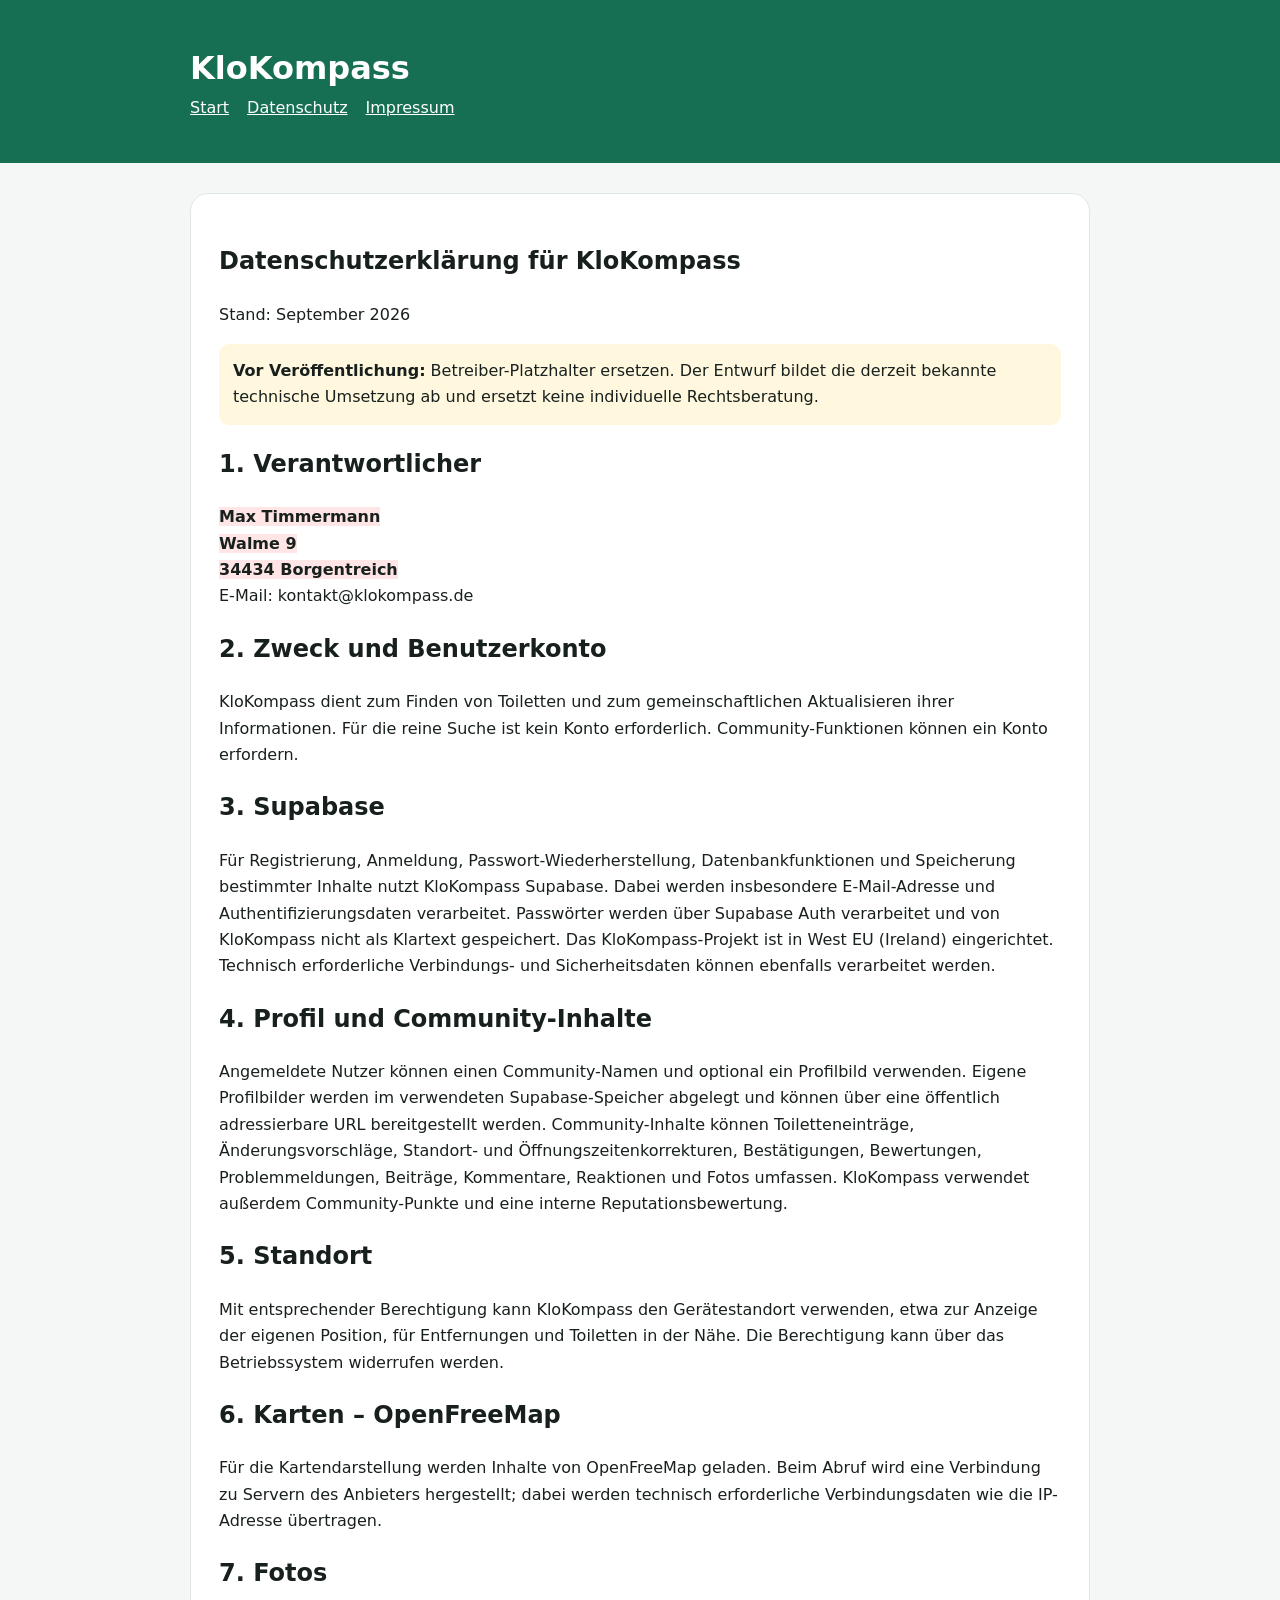
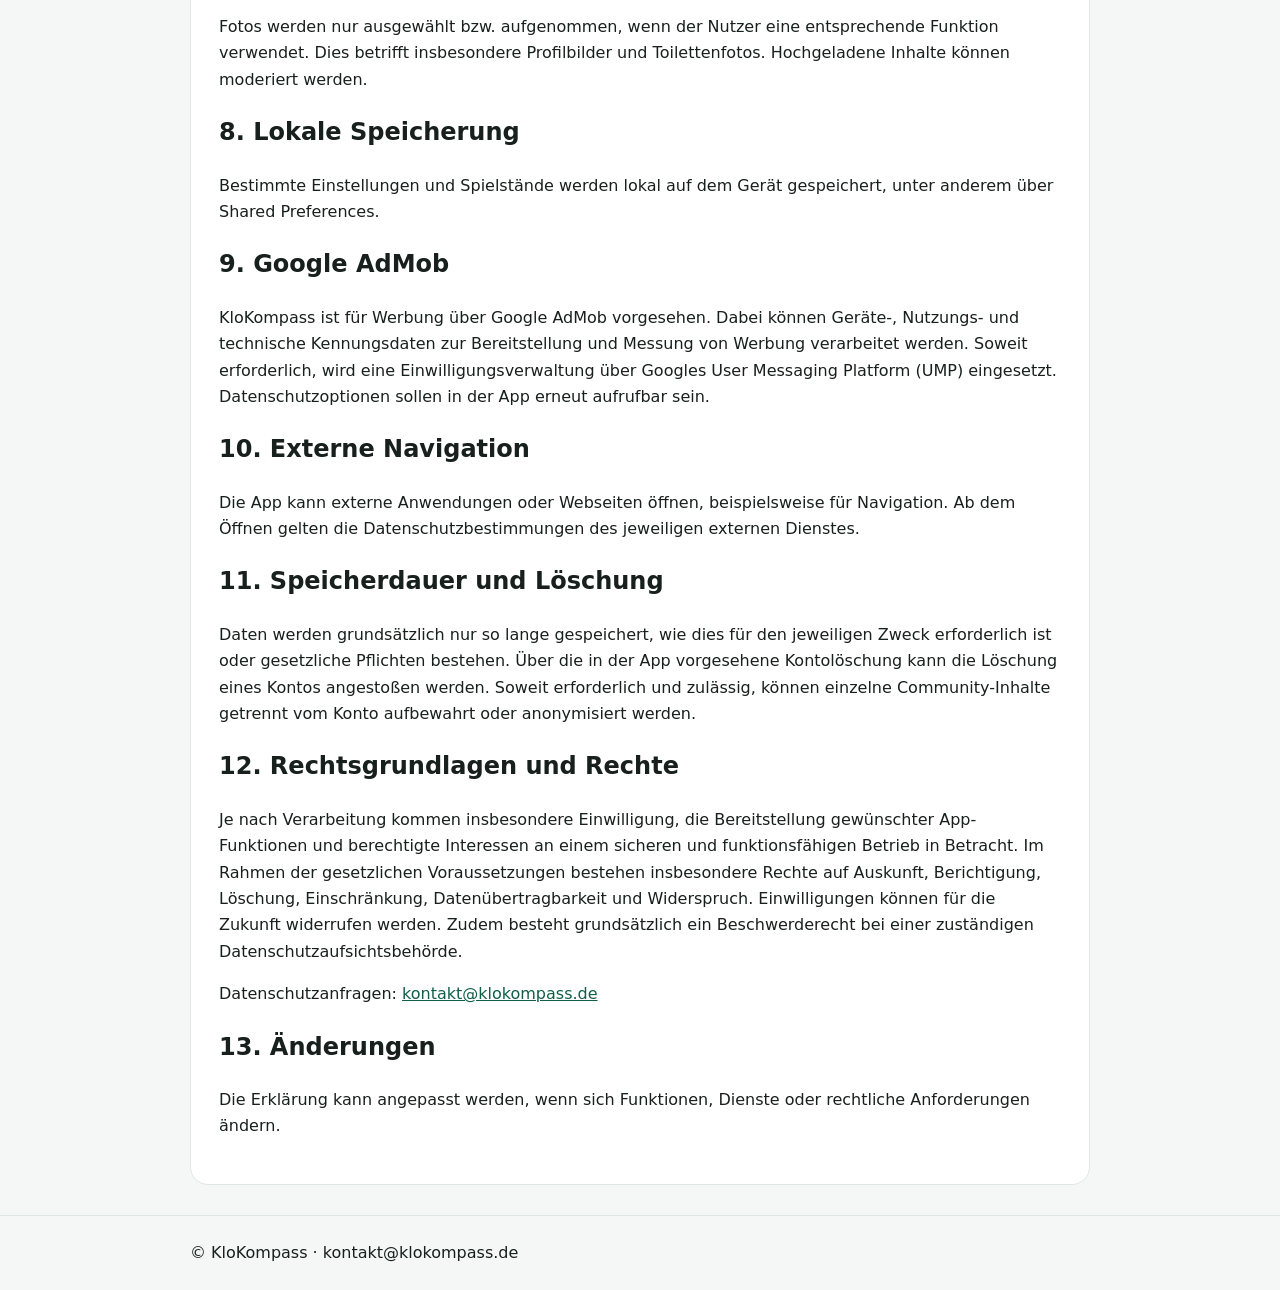
==== datenschutz.html @ d8fafed2 "Add files via upload KloKompass Website hinzufügen" ====
<!doctype html><html lang="de"><head><meta charset="utf-8"><meta name="viewport" content="width=device-width,initial-scale=1"><title>Datenschutzerklärung – KloKompass</title><link rel="stylesheet" href="style.css"></head><body><header><div class="wrap"><div class="brand">KloKompass</div><nav><a href="index.html">Start</a><a href="datenschutz.html">Datenschutz</a><a href="impressum.html">Impressum</a></nav></div></header><main class="wrap"><article class="card"><h1>Datenschutzerklärung für KloKompass</h1><p>Stand: September 2026</p><div class="notice"><b>Vor Veröffentlichung:</b> Betreiber-Platzhalter ersetzen. Der Entwurf bildet die derzeit bekannte technische Umsetzung ab und ersetzt keine individuelle Rechtsberatung.</div>
<h2>1. Verantwortlicher</h2><p><span class="placeholder">Max Timmermann</span><br><span class="placeholder">Walme 9</span><br><span class="placeholder">34434 Borgentreich</span><br>E-Mail: kontakt@klokompass.de</p>
<h2>2. Zweck und Benutzerkonto</h2><p>KloKompass dient zum Finden von Toiletten und zum gemeinschaftlichen Aktualisieren ihrer Informationen. Für die reine Suche ist kein Konto erforderlich. Community-Funktionen können ein Konto erfordern.</p>
<h2>3. Supabase</h2><p>Für Registrierung, Anmeldung, Passwort-Wiederherstellung, Datenbankfunktionen und Speicherung bestimmter Inhalte nutzt KloKompass Supabase. Dabei werden insbesondere E-Mail-Adresse und Authentifizierungsdaten verarbeitet. Passwörter werden über Supabase Auth verarbeitet und von KloKompass nicht als Klartext gespeichert. Das KloKompass-Projekt ist in West EU (Ireland) eingerichtet. Technisch erforderliche Verbindungs- und Sicherheitsdaten können ebenfalls verarbeitet werden.</p>
<h2>4. Profil und Community-Inhalte</h2><p>Angemeldete Nutzer können einen Community-Namen und optional ein Profilbild verwenden. Eigene Profilbilder werden im verwendeten Supabase-Speicher abgelegt und können über eine öffentlich adressierbare URL bereitgestellt werden. Community-Inhalte können Toiletteneinträge, Änderungsvorschläge, Standort- und Öffnungszeitenkorrekturen, Bestätigungen, Bewertungen, Problemmeldungen, Beiträge, Kommentare, Reaktionen und Fotos umfassen. KloKompass verwendet außerdem Community-Punkte und eine interne Reputationsbewertung.</p>
<h2>5. Standort</h2><p>Mit entsprechender Berechtigung kann KloKompass den Gerätestandort verwenden, etwa zur Anzeige der eigenen Position, für Entfernungen und Toiletten in der Nähe. Die Berechtigung kann über das Betriebssystem widerrufen werden.</p>
<h2>6. Karten – OpenFreeMap</h2><p>Für die Kartendarstellung werden Inhalte von OpenFreeMap geladen. Beim Abruf wird eine Verbindung zu Servern des Anbieters hergestellt; dabei werden technisch erforderliche Verbindungsdaten wie die IP-Adresse übertragen.</p>
<h2>7. Fotos</h2><p>Fotos werden nur ausgewählt bzw. aufgenommen, wenn der Nutzer eine entsprechende Funktion verwendet. Dies betrifft insbesondere Profilbilder und Toilettenfotos. Hochgeladene Inhalte können moderiert werden.</p>
<h2>8. Lokale Speicherung</h2><p>Bestimmte Einstellungen und Spielstände werden lokal auf dem Gerät gespeichert, unter anderem über Shared Preferences.</p>
<h2>9. Google AdMob</h2><p>KloKompass ist für Werbung über Google AdMob vorgesehen. Dabei können Geräte-, Nutzungs- und technische Kennungsdaten zur Bereitstellung und Messung von Werbung verarbeitet werden. Soweit erforderlich, wird eine Einwilligungsverwaltung über Googles User Messaging Platform (UMP) eingesetzt. Datenschutzoptionen sollen in der App erneut aufrufbar sein.</p>
<h2>10. Externe Navigation</h2><p>Die App kann externe Anwendungen oder Webseiten öffnen, beispielsweise für Navigation. Ab dem Öffnen gelten die Datenschutzbestimmungen des jeweiligen externen Dienstes.</p>
<h2>11. Speicherdauer und Löschung</h2><p>Daten werden grundsätzlich nur so lange gespeichert, wie dies für den jeweiligen Zweck erforderlich ist oder gesetzliche Pflichten bestehen. Über die in der App vorgesehene Kontolöschung kann die Löschung eines Kontos angestoßen werden. Soweit erforderlich und zulässig, können einzelne Community-Inhalte getrennt vom Konto aufbewahrt oder anonymisiert werden.</p>
<h2>12. Rechtsgrundlagen und Rechte</h2><p>Je nach Verarbeitung kommen insbesondere Einwilligung, die Bereitstellung gewünschter App-Funktionen und berechtigte Interessen an einem sicheren und funktionsfähigen Betrieb in Betracht. Im Rahmen der gesetzlichen Voraussetzungen bestehen insbesondere Rechte auf Auskunft, Berichtigung, Löschung, Einschränkung, Datenübertragbarkeit und Widerspruch. Einwilligungen können für die Zukunft widerrufen werden. Zudem besteht grundsätzlich ein Beschwerderecht bei einer zuständigen Datenschutzaufsichtsbehörde.</p><p>Datenschutzanfragen: <a href="mailto:kontakt@klokompass.de">kontakt@klokompass.de</a></p>
<h2>13. Änderungen</h2><p>Die Erklärung kann angepasst werden, wenn sich Funktionen, Dienste oder rechtliche Anforderungen ändern.</p></article></main><footer><div class="wrap">© KloKompass · kontakt@klokompass.de</div></footer></body></html>
---- style.css ----
body{margin:0;font-family:system-ui,sans-serif;background:#f5f7f6;color:#18201d;line-height:1.65}header{background:#176f53;color:white;padding:42px 20px}.wrap{max-width:900px;margin:auto}.brand{font-size:2rem;font-weight:800}nav{display:flex;gap:18px;flex-wrap:wrap}nav a{color:white}main{padding:30px 20px}.card{background:white;border:1px solid #dfe7e3;border-radius:18px;padding:28px}.notice{background:#fff8df;padding:14px;border-radius:10px}.placeholder{background:#ffe5e5;font-weight:bold}a{color:#0f6046}footer{padding:24px 20px;border-top:1px solid #dfe7e3}
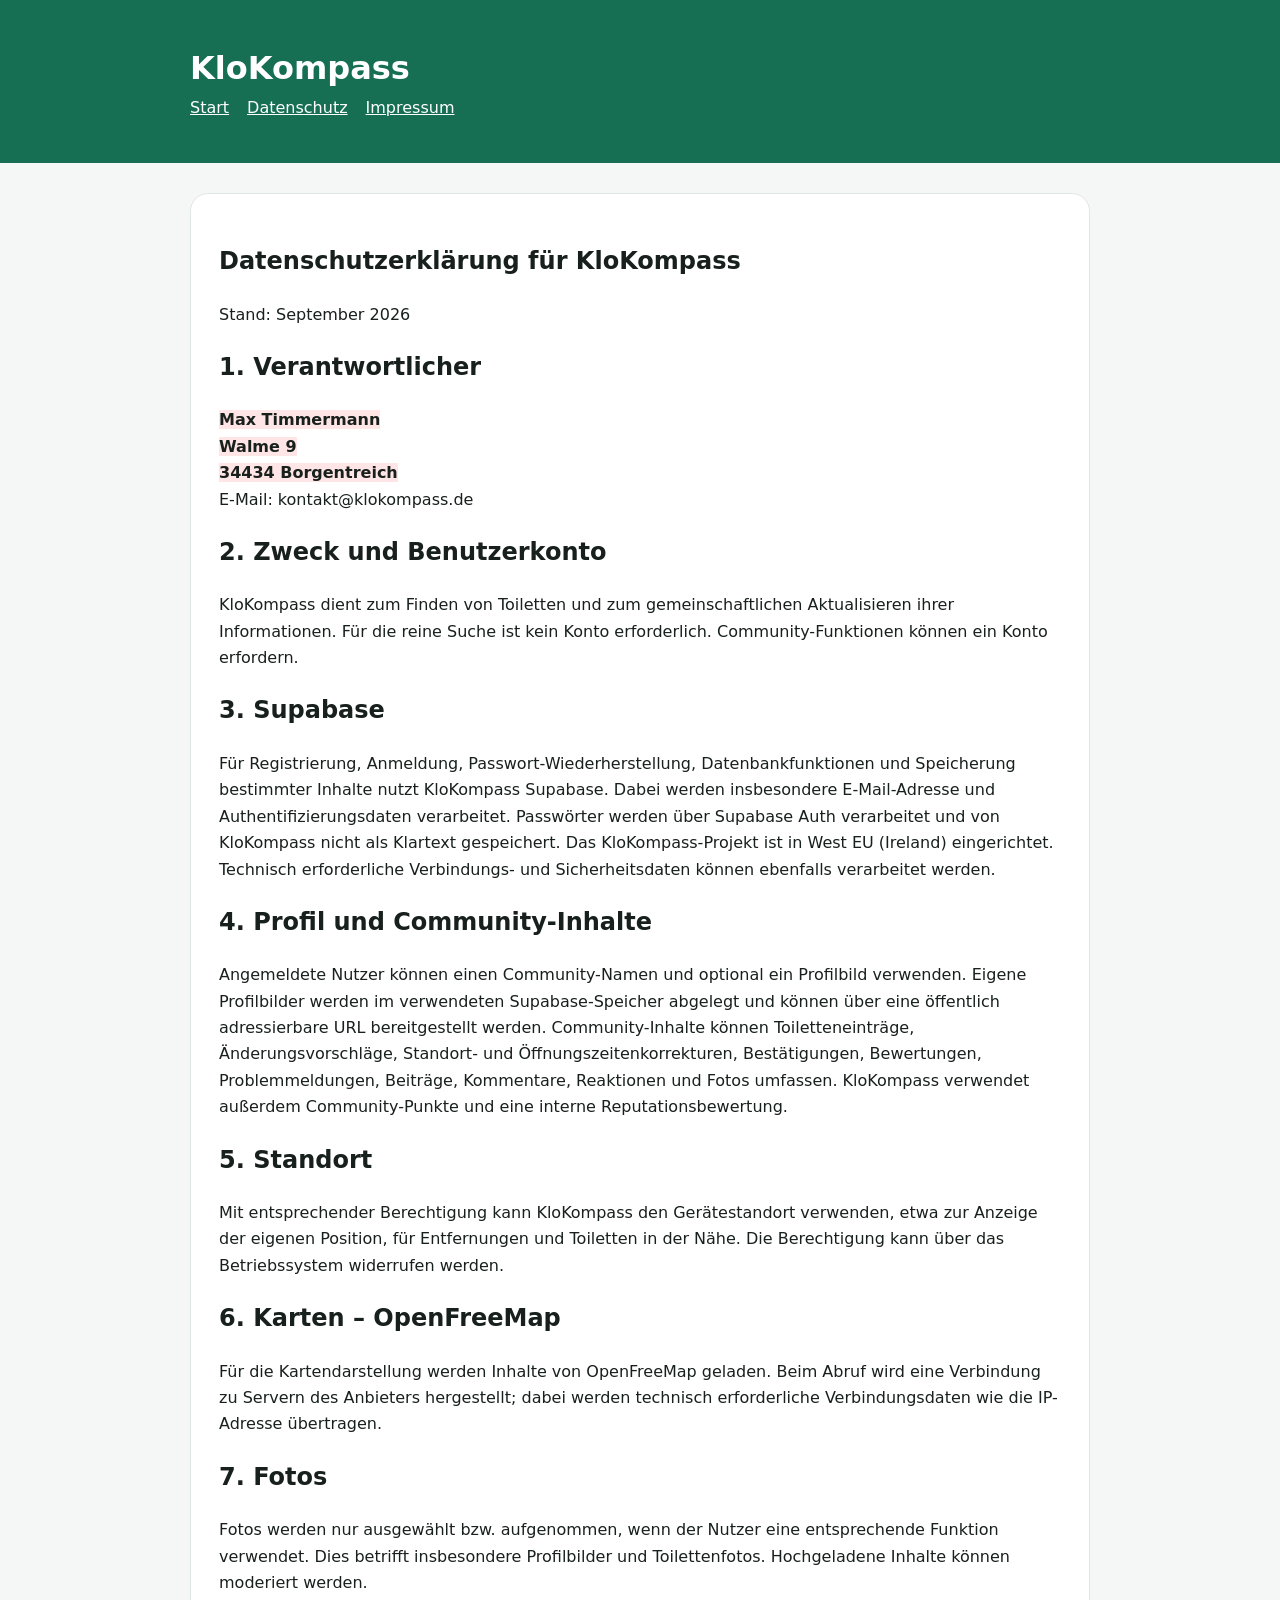
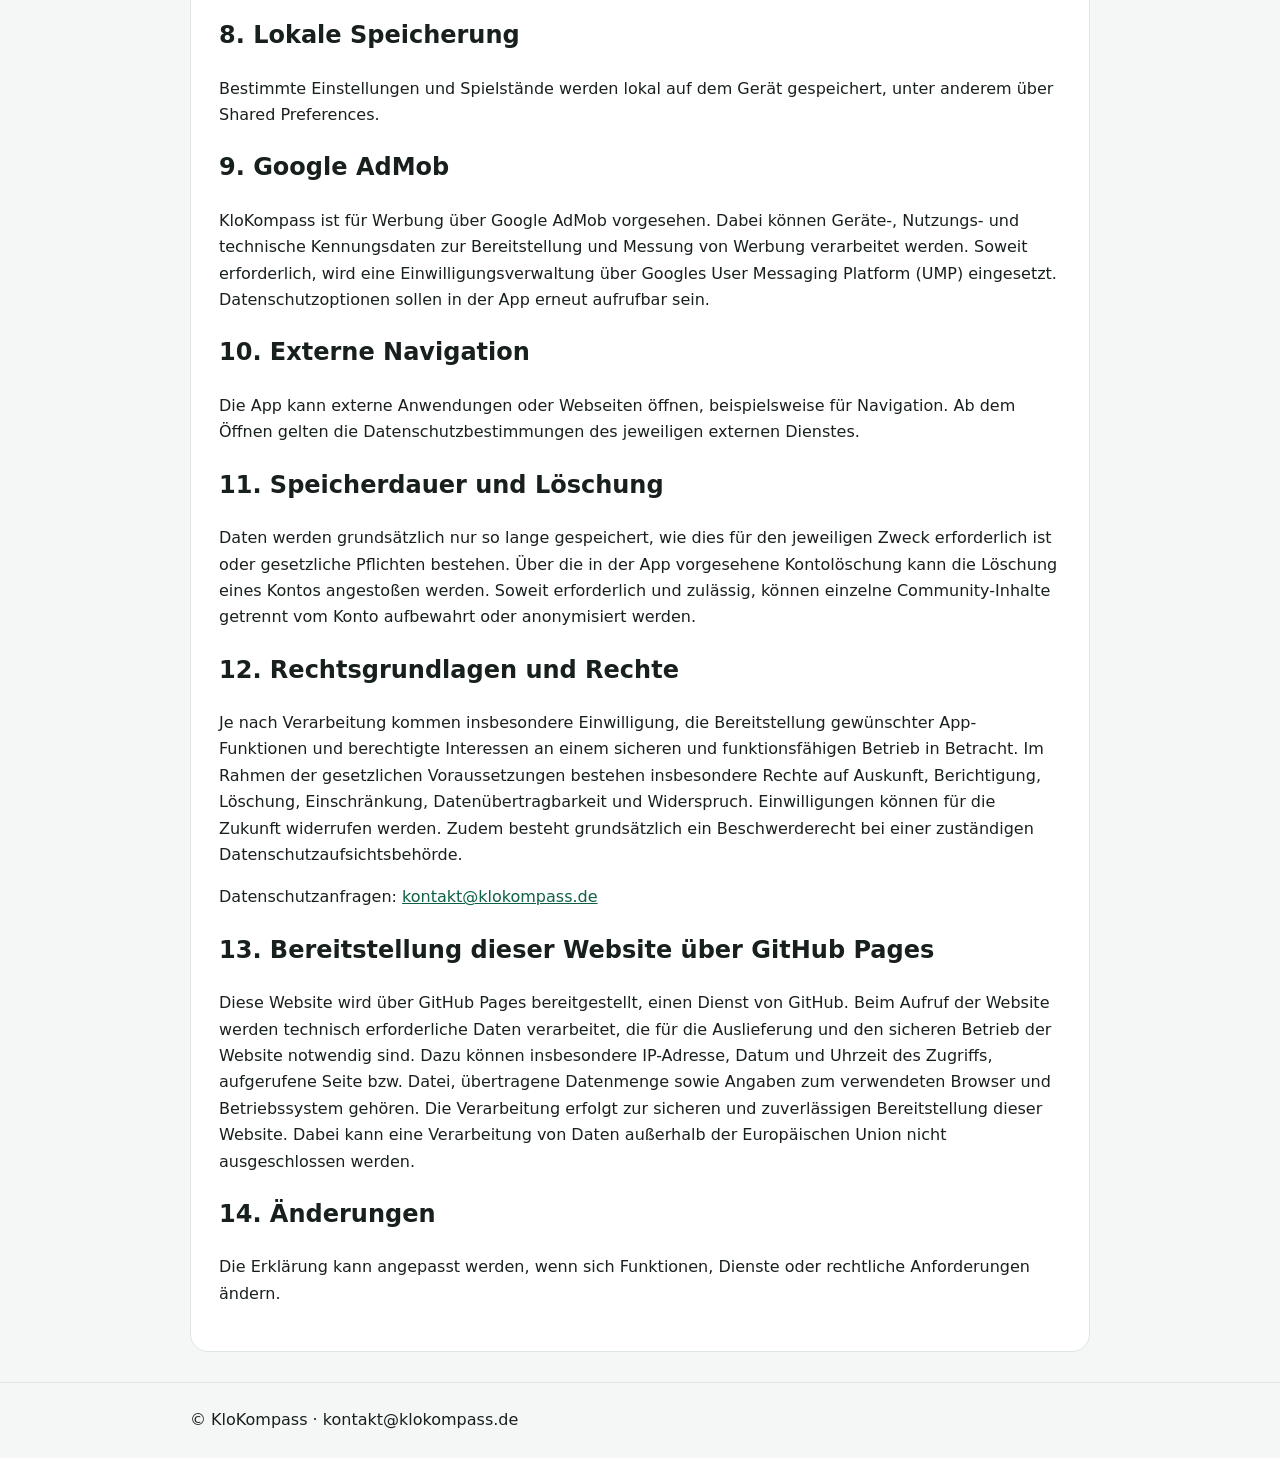
==== commit 12d2795b: "Add files via upload" ====
--- a/datenschutz.html
+++ b/datenschutz.html
@@ -1,5 +1,4 @@
-<!doctype html><html lang="de"><head><meta charset="utf-8"><meta name="viewport" content="width=device-width,initial-scale=1"><title>Datenschutzerklärung – KloKompass</title><link rel="stylesheet" href="style.css"></head><body><header><div class="wrap"><div class="brand">KloKompass</div><nav><a href="index.html">Start</a><a href="datenschutz.html">Datenschutz</a><a href="impressum.html">Impressum</a></nav></div></header><main class="wrap"><article class="card"><h1>Datenschutzerklärung für KloKompass</h1><p>Stand: September 2026</p><div class="notice"><b>Vor Veröffentlichung:</b> Betreiber-Platzhalter ersetzen. Der Entwurf bildet die derzeit bekannte technische Umsetzung ab und ersetzt keine individuelle Rechtsberatung.</div>
-<h2>1. Verantwortlicher</h2><p><span class="placeholder">Max Timmermann</span><br><span class="placeholder">Walme 9</span><br><span class="placeholder">34434 Borgentreich</span><br>E-Mail: kontakt@klokompass.de</p>
+<!doctype html><html lang="de"><head><meta charset="utf-8"><meta name="viewport" content="width=device-width,initial-scale=1"><title>Datenschutzerklärung – KloKompass</title><link rel="stylesheet" href="style.css"></head><body><header><div class="wrap"><div class="brand">KloKompass</div><nav><a href="index.html">Start</a><a href="datenschutz.html">Datenschutz</a><a href="impressum.html">Impressum</a></nav></div></header><main class="wrap"><article class="card"><h1>Datenschutzerklärung für KloKompass</h1><p>Stand: September 2026</p><h2>1. Verantwortlicher</h2><p><span class="placeholder">Max Timmermann</span><br><span class="placeholder">Walme 9</span><br><span class="placeholder">34434 Borgentreich</span><br>E-Mail: kontakt@klokompass.de</p>
 <h2>2. Zweck und Benutzerkonto</h2><p>KloKompass dient zum Finden von Toiletten und zum gemeinschaftlichen Aktualisieren ihrer Informationen. Für die reine Suche ist kein Konto erforderlich. Community-Funktionen können ein Konto erfordern.</p>
 <h2>3. Supabase</h2><p>Für Registrierung, Anmeldung, Passwort-Wiederherstellung, Datenbankfunktionen und Speicherung bestimmter Inhalte nutzt KloKompass Supabase. Dabei werden insbesondere E-Mail-Adresse und Authentifizierungsdaten verarbeitet. Passwörter werden über Supabase Auth verarbeitet und von KloKompass nicht als Klartext gespeichert. Das KloKompass-Projekt ist in West EU (Ireland) eingerichtet. Technisch erforderliche Verbindungs- und Sicherheitsdaten können ebenfalls verarbeitet werden.</p>
 <h2>4. Profil und Community-Inhalte</h2><p>Angemeldete Nutzer können einen Community-Namen und optional ein Profilbild verwenden. Eigene Profilbilder werden im verwendeten Supabase-Speicher abgelegt und können über eine öffentlich adressierbare URL bereitgestellt werden. Community-Inhalte können Toiletteneinträge, Änderungsvorschläge, Standort- und Öffnungszeitenkorrekturen, Bestätigungen, Bewertungen, Problemmeldungen, Beiträge, Kommentare, Reaktionen und Fotos umfassen. KloKompass verwendet außerdem Community-Punkte und eine interne Reputationsbewertung.</p>
@@ -11,4 +10,5 @@
 <h2>10. Externe Navigation</h2><p>Die App kann externe Anwendungen oder Webseiten öffnen, beispielsweise für Navigation. Ab dem Öffnen gelten die Datenschutzbestimmungen des jeweiligen externen Dienstes.</p>
 <h2>11. Speicherdauer und Löschung</h2><p>Daten werden grundsätzlich nur so lange gespeichert, wie dies für den jeweiligen Zweck erforderlich ist oder gesetzliche Pflichten bestehen. Über die in der App vorgesehene Kontolöschung kann die Löschung eines Kontos angestoßen werden. Soweit erforderlich und zulässig, können einzelne Community-Inhalte getrennt vom Konto aufbewahrt oder anonymisiert werden.</p>
 <h2>12. Rechtsgrundlagen und Rechte</h2><p>Je nach Verarbeitung kommen insbesondere Einwilligung, die Bereitstellung gewünschter App-Funktionen und berechtigte Interessen an einem sicheren und funktionsfähigen Betrieb in Betracht. Im Rahmen der gesetzlichen Voraussetzungen bestehen insbesondere Rechte auf Auskunft, Berichtigung, Löschung, Einschränkung, Datenübertragbarkeit und Widerspruch. Einwilligungen können für die Zukunft widerrufen werden. Zudem besteht grundsätzlich ein Beschwerderecht bei einer zuständigen Datenschutzaufsichtsbehörde.</p><p>Datenschutzanfragen: <a href="mailto:kontakt@klokompass.de">kontakt@klokompass.de</a></p>
-<h2>13. Änderungen</h2><p>Die Erklärung kann angepasst werden, wenn sich Funktionen, Dienste oder rechtliche Anforderungen ändern.</p></article></main><footer><div class="wrap">© KloKompass · kontakt@klokompass.de</div></footer></body></html>+<h2>13. Bereitstellung dieser Website über GitHub Pages</h2><p>Diese Website wird über GitHub Pages bereitgestellt, einen Dienst von GitHub. Beim Aufruf der Website werden technisch erforderliche Daten verarbeitet, die für die Auslieferung und den sicheren Betrieb der Website notwendig sind. Dazu können insbesondere IP-Adresse, Datum und Uhrzeit des Zugriffs, aufgerufene Seite bzw. Datei, übertragene Datenmenge sowie Angaben zum verwendeten Browser und Betriebssystem gehören. Die Verarbeitung erfolgt zur sicheren und zuverlässigen Bereitstellung dieser Website. Dabei kann eine Verarbeitung von Daten außerhalb der Europäischen Union nicht ausgeschlossen werden.</p>
+<h2>14. Änderungen</h2><p>Die Erklärung kann angepasst werden, wenn sich Funktionen, Dienste oder rechtliche Anforderungen ändern.</p></article></main><footer><div class="wrap">© KloKompass · kontakt@klokompass.de</div></footer></body></html>
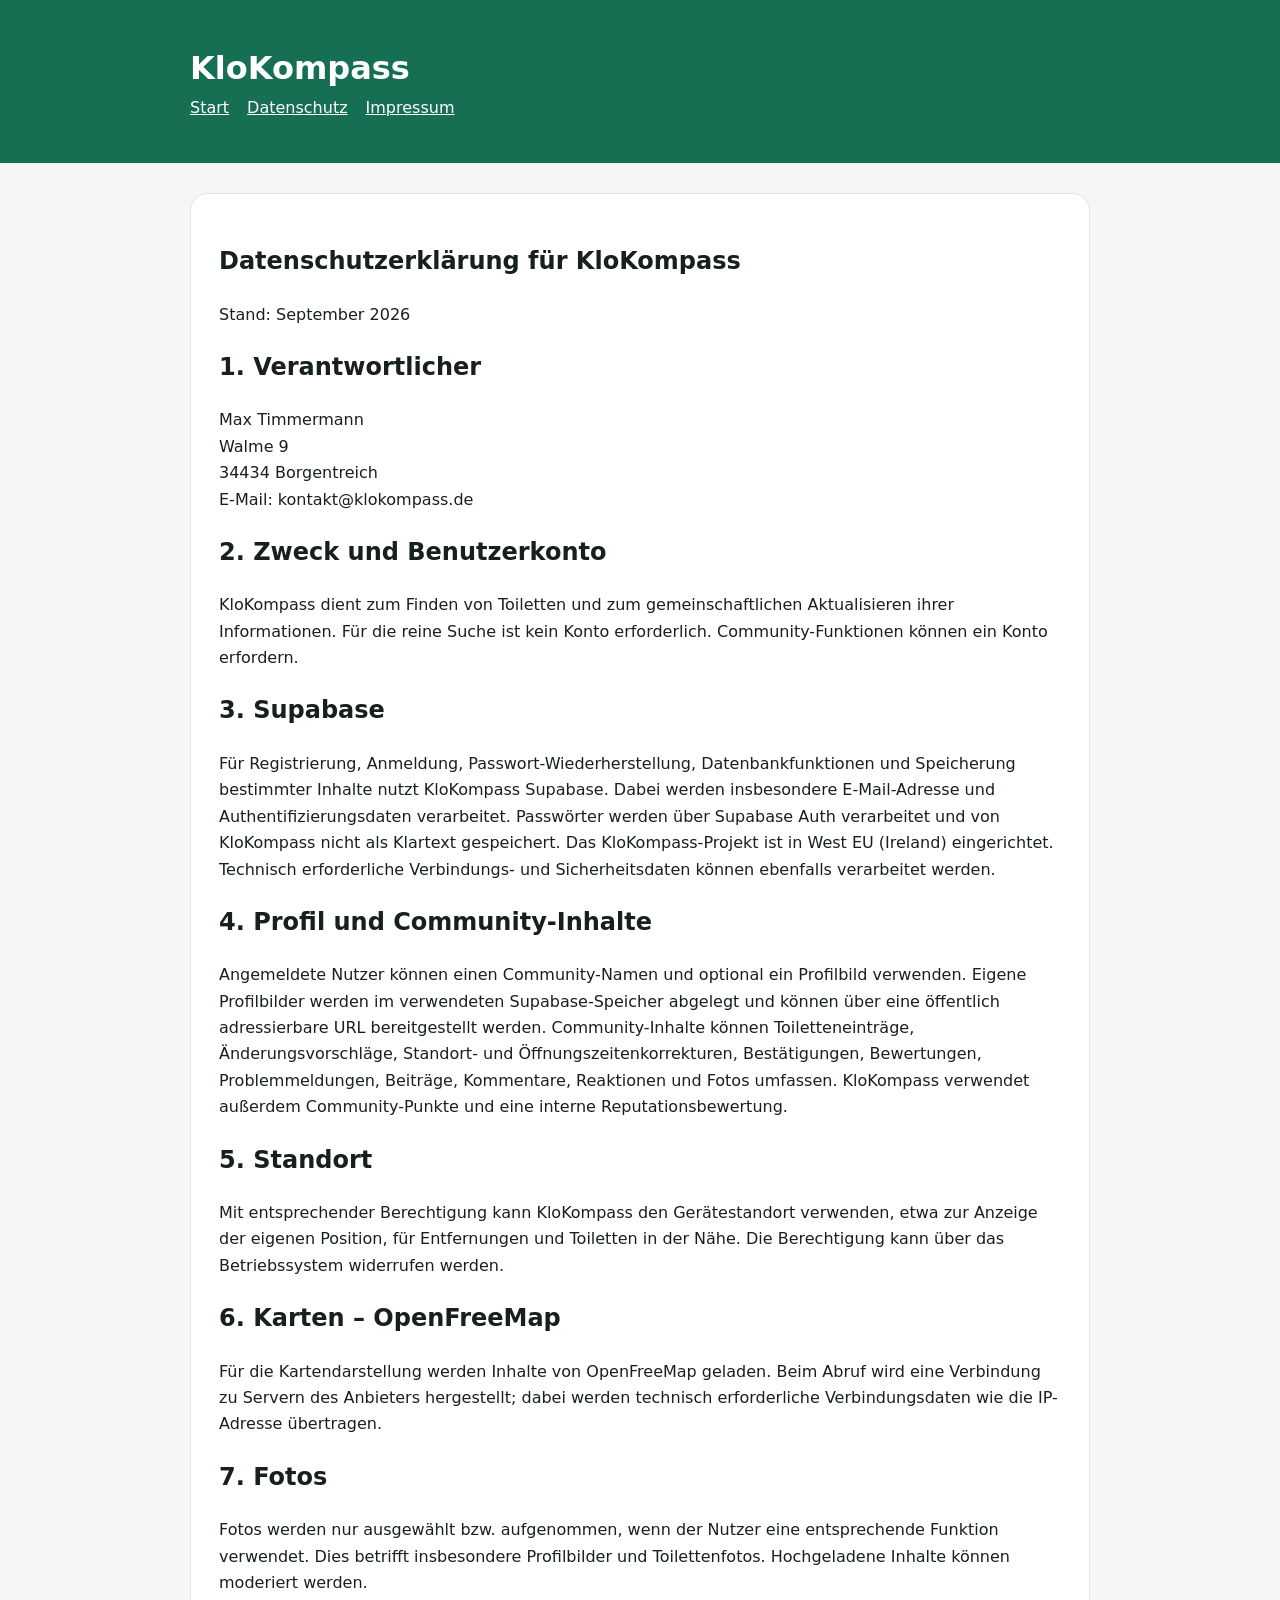
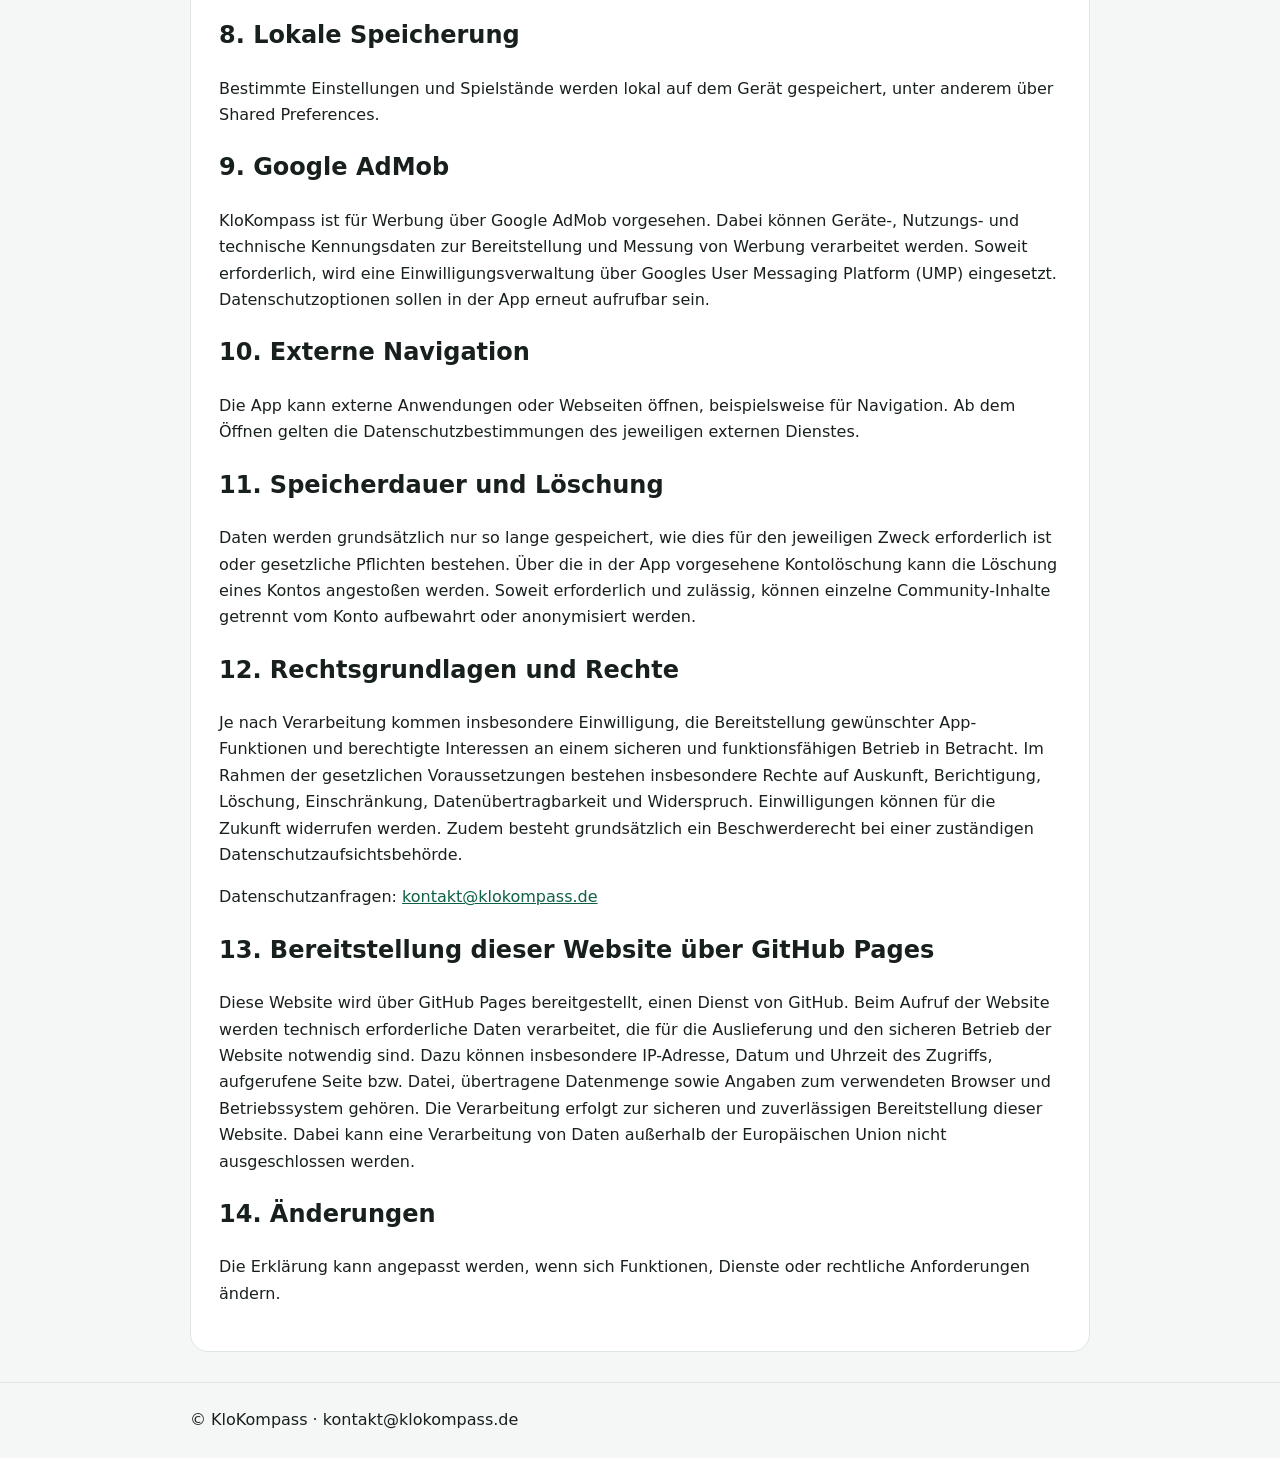
==== commit e622010a: "Add files via upload" ====
--- a/datenschutz.html
+++ b/datenschutz.html
@@ -1,4 +1,4 @@
-<!doctype html><html lang="de"><head><meta charset="utf-8"><meta name="viewport" content="width=device-width,initial-scale=1"><title>Datenschutzerklärung – KloKompass</title><link rel="stylesheet" href="style.css"></head><body><header><div class="wrap"><div class="brand">KloKompass</div><nav><a href="index.html">Start</a><a href="datenschutz.html">Datenschutz</a><a href="impressum.html">Impressum</a></nav></div></header><main class="wrap"><article class="card"><h1>Datenschutzerklärung für KloKompass</h1><p>Stand: September 2026</p><h2>1. Verantwortlicher</h2><p><span class="placeholder">Max Timmermann</span><br><span class="placeholder">Walme 9</span><br><span class="placeholder">34434 Borgentreich</span><br>E-Mail: kontakt@klokompass.de</p>
+<!doctype html><html lang="de"><head><meta charset="utf-8"><meta name="viewport" content="width=device-width,initial-scale=1"><title>Datenschutzerklärung – KloKompass</title><link rel="stylesheet" href="style.css"></head><body><header><div class="wrap"><div class="brand">KloKompass</div><nav><a href="index.html">Start</a><a href="datenschutz.html">Datenschutz</a><a href="impressum.html">Impressum</a></nav></div></header><main class="wrap"><article class="card"><h1>Datenschutzerklärung für KloKompass</h1><p>Stand: September 2026</p><h2>1. Verantwortlicher</h2><p>Max Timmermann<br>Walme 9<br>34434 Borgentreich<br>E-Mail: kontakt@klokompass.de</p>
 <h2>2. Zweck und Benutzerkonto</h2><p>KloKompass dient zum Finden von Toiletten und zum gemeinschaftlichen Aktualisieren ihrer Informationen. Für die reine Suche ist kein Konto erforderlich. Community-Funktionen können ein Konto erfordern.</p>
 <h2>3. Supabase</h2><p>Für Registrierung, Anmeldung, Passwort-Wiederherstellung, Datenbankfunktionen und Speicherung bestimmter Inhalte nutzt KloKompass Supabase. Dabei werden insbesondere E-Mail-Adresse und Authentifizierungsdaten verarbeitet. Passwörter werden über Supabase Auth verarbeitet und von KloKompass nicht als Klartext gespeichert. Das KloKompass-Projekt ist in West EU (Ireland) eingerichtet. Technisch erforderliche Verbindungs- und Sicherheitsdaten können ebenfalls verarbeitet werden.</p>
 <h2>4. Profil und Community-Inhalte</h2><p>Angemeldete Nutzer können einen Community-Namen und optional ein Profilbild verwenden. Eigene Profilbilder werden im verwendeten Supabase-Speicher abgelegt und können über eine öffentlich adressierbare URL bereitgestellt werden. Community-Inhalte können Toiletteneinträge, Änderungsvorschläge, Standort- und Öffnungszeitenkorrekturen, Bestätigungen, Bewertungen, Problemmeldungen, Beiträge, Kommentare, Reaktionen und Fotos umfassen. KloKompass verwendet außerdem Community-Punkte und eine interne Reputationsbewertung.</p>
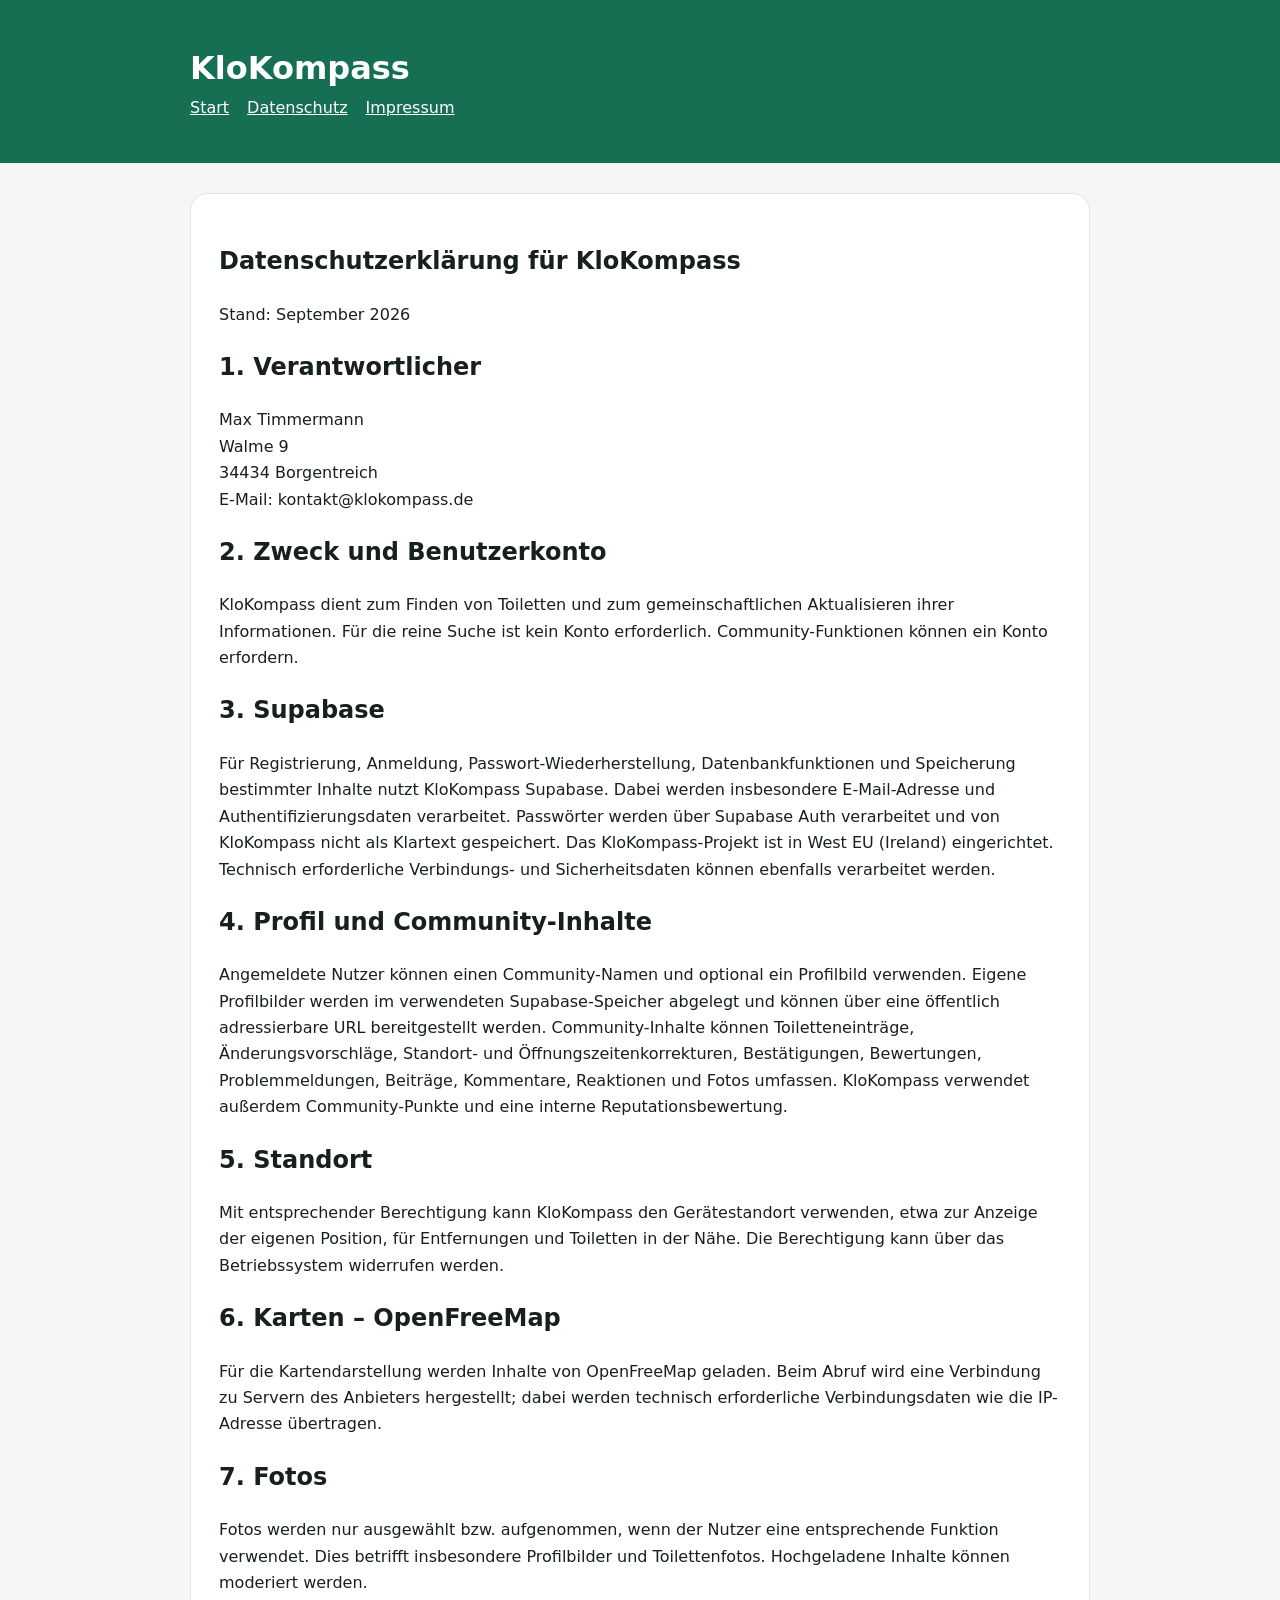
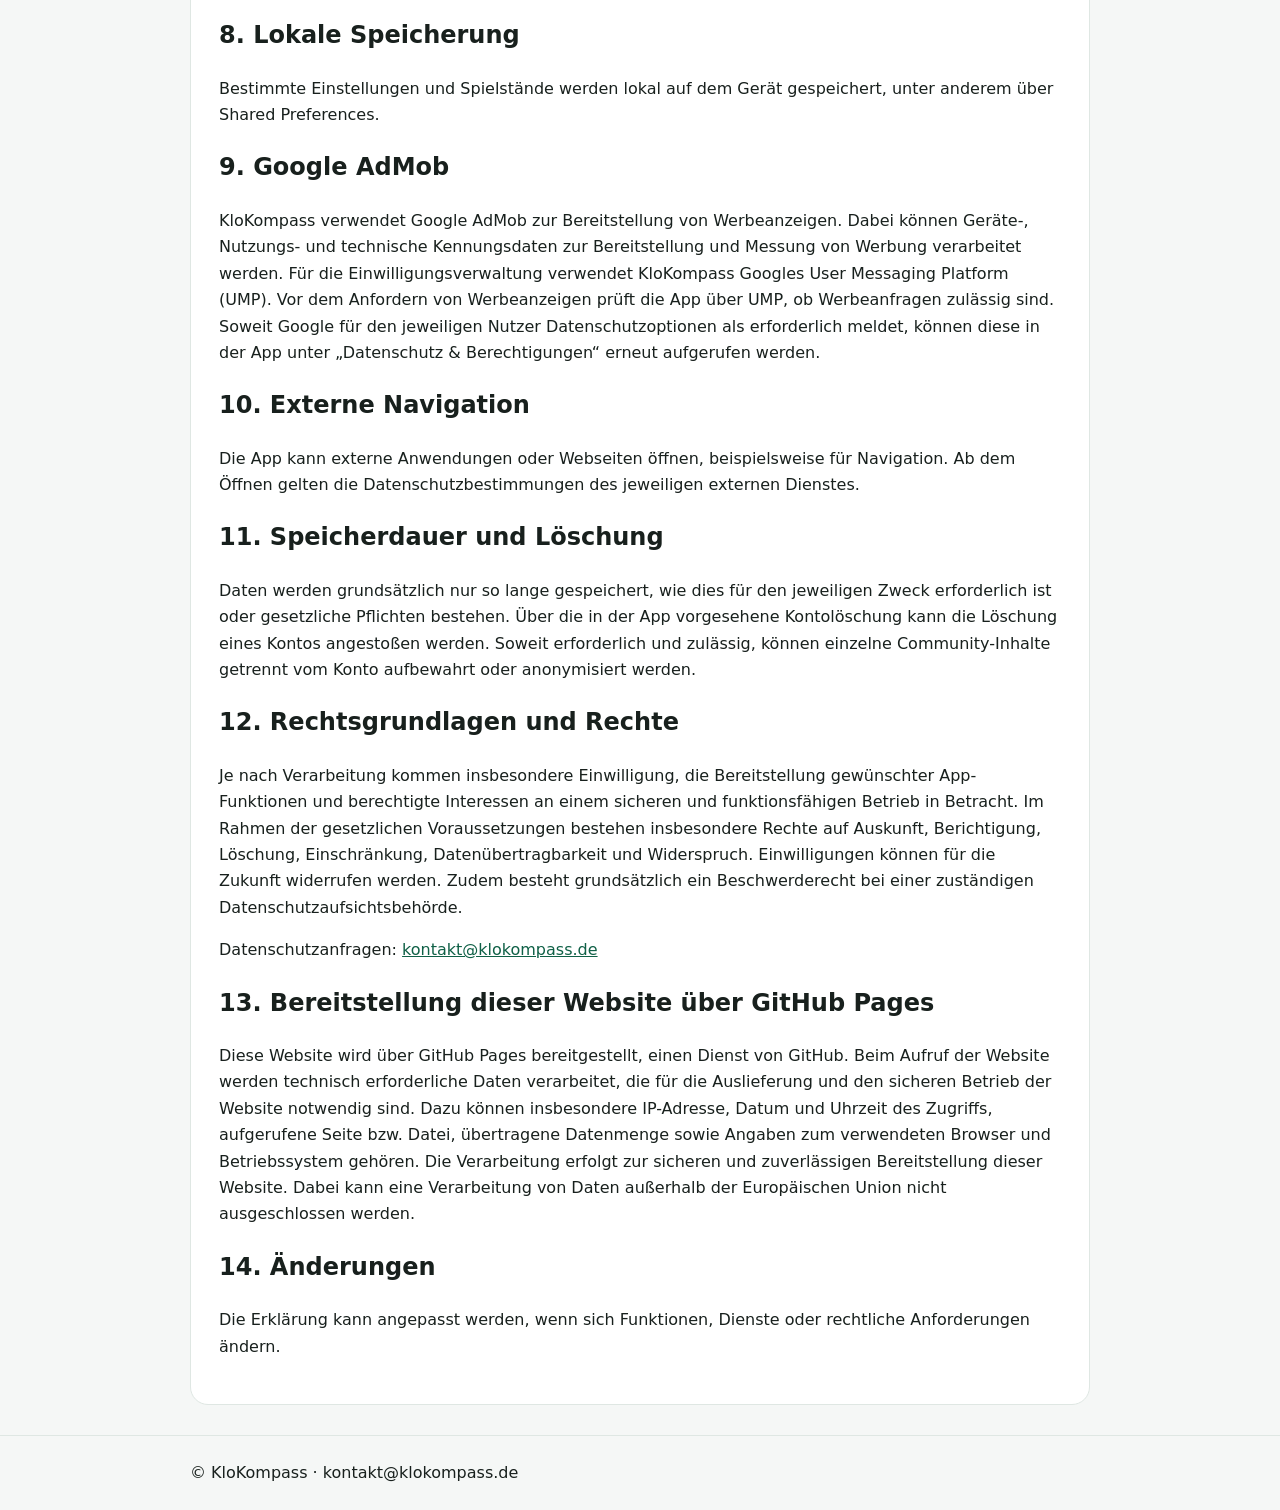
==== commit d1977303: "Add files via upload" ====
--- a/datenschutz.html
+++ b/datenschutz.html
@@ -6,7 +6,7 @@
 <h2>6. Karten – OpenFreeMap</h2><p>Für die Kartendarstellung werden Inhalte von OpenFreeMap geladen. Beim Abruf wird eine Verbindung zu Servern des Anbieters hergestellt; dabei werden technisch erforderliche Verbindungsdaten wie die IP-Adresse übertragen.</p>
 <h2>7. Fotos</h2><p>Fotos werden nur ausgewählt bzw. aufgenommen, wenn der Nutzer eine entsprechende Funktion verwendet. Dies betrifft insbesondere Profilbilder und Toilettenfotos. Hochgeladene Inhalte können moderiert werden.</p>
 <h2>8. Lokale Speicherung</h2><p>Bestimmte Einstellungen und Spielstände werden lokal auf dem Gerät gespeichert, unter anderem über Shared Preferences.</p>
-<h2>9. Google AdMob</h2><p>KloKompass ist für Werbung über Google AdMob vorgesehen. Dabei können Geräte-, Nutzungs- und technische Kennungsdaten zur Bereitstellung und Messung von Werbung verarbeitet werden. Soweit erforderlich, wird eine Einwilligungsverwaltung über Googles User Messaging Platform (UMP) eingesetzt. Datenschutzoptionen sollen in der App erneut aufrufbar sein.</p>
+<h2>9. Google AdMob</h2><p>KloKompass verwendet Google AdMob zur Bereitstellung von Werbeanzeigen. Dabei können Geräte-, Nutzungs- und technische Kennungsdaten zur Bereitstellung und Messung von Werbung verarbeitet werden. Für die Einwilligungsverwaltung verwendet KloKompass Googles User Messaging Platform (UMP). Vor dem Anfordern von Werbeanzeigen prüft die App über UMP, ob Werbeanfragen zulässig sind. Soweit Google für den jeweiligen Nutzer Datenschutzoptionen als erforderlich meldet, können diese in der App unter „Datenschutz &amp; Berechtigungen“ erneut aufgerufen werden.</p>
 <h2>10. Externe Navigation</h2><p>Die App kann externe Anwendungen oder Webseiten öffnen, beispielsweise für Navigation. Ab dem Öffnen gelten die Datenschutzbestimmungen des jeweiligen externen Dienstes.</p>
 <h2>11. Speicherdauer und Löschung</h2><p>Daten werden grundsätzlich nur so lange gespeichert, wie dies für den jeweiligen Zweck erforderlich ist oder gesetzliche Pflichten bestehen. Über die in der App vorgesehene Kontolöschung kann die Löschung eines Kontos angestoßen werden. Soweit erforderlich und zulässig, können einzelne Community-Inhalte getrennt vom Konto aufbewahrt oder anonymisiert werden.</p>
 <h2>12. Rechtsgrundlagen und Rechte</h2><p>Je nach Verarbeitung kommen insbesondere Einwilligung, die Bereitstellung gewünschter App-Funktionen und berechtigte Interessen an einem sicheren und funktionsfähigen Betrieb in Betracht. Im Rahmen der gesetzlichen Voraussetzungen bestehen insbesondere Rechte auf Auskunft, Berichtigung, Löschung, Einschränkung, Datenübertragbarkeit und Widerspruch. Einwilligungen können für die Zukunft widerrufen werden. Zudem besteht grundsätzlich ein Beschwerderecht bei einer zuständigen Datenschutzaufsichtsbehörde.</p><p>Datenschutzanfragen: <a href="mailto:kontakt@klokompass.de">kontakt@klokompass.de</a></p>
